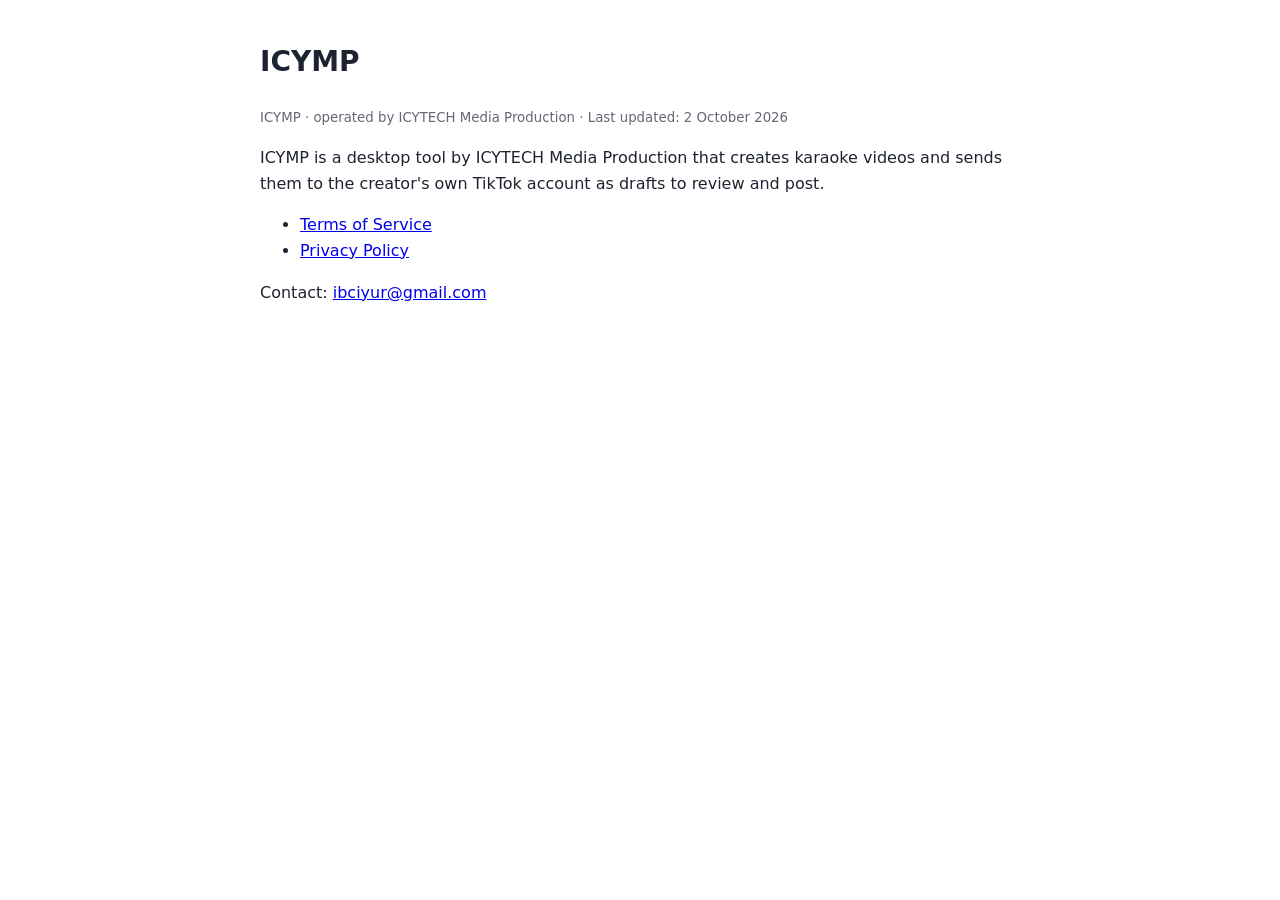
==== index.html @ 9d4f6b1e "Add files via upload" ====
<!doctype html><html lang="en"><head><meta charset="utf-8"><meta name="viewport" content="width=device-width,initial-scale=1"><title>ICYMP</title><style>body{font-family:system-ui,-apple-system,Segoe UI,Roboto,sans-serif;max-width:760px;margin:40px auto;padding:0 16px;line-height:1.6;color:#1d2330;background:#fff}h1{font-size:28px}h2{font-size:19px;margin-top:28px}small{color:#667}</style></head><body>
<h1>ICYMP</h1><p><small>ICYMP · operated by ICYTECH Media Production · Last updated: 2 October 2026</small></p>
<p>ICYMP is a desktop tool by ICYTECH Media Production that creates karaoke videos and sends them to the creator's own TikTok account as drafts to review and post.</p>
<ul><li><a href="terms.html">Terms of Service</a></li><li><a href="privacy.html">Privacy Policy</a></li></ul>
<p>Contact: <a href="mailto:ibciyur@gmail.com">ibciyur@gmail.com</a></p>
</body></html>
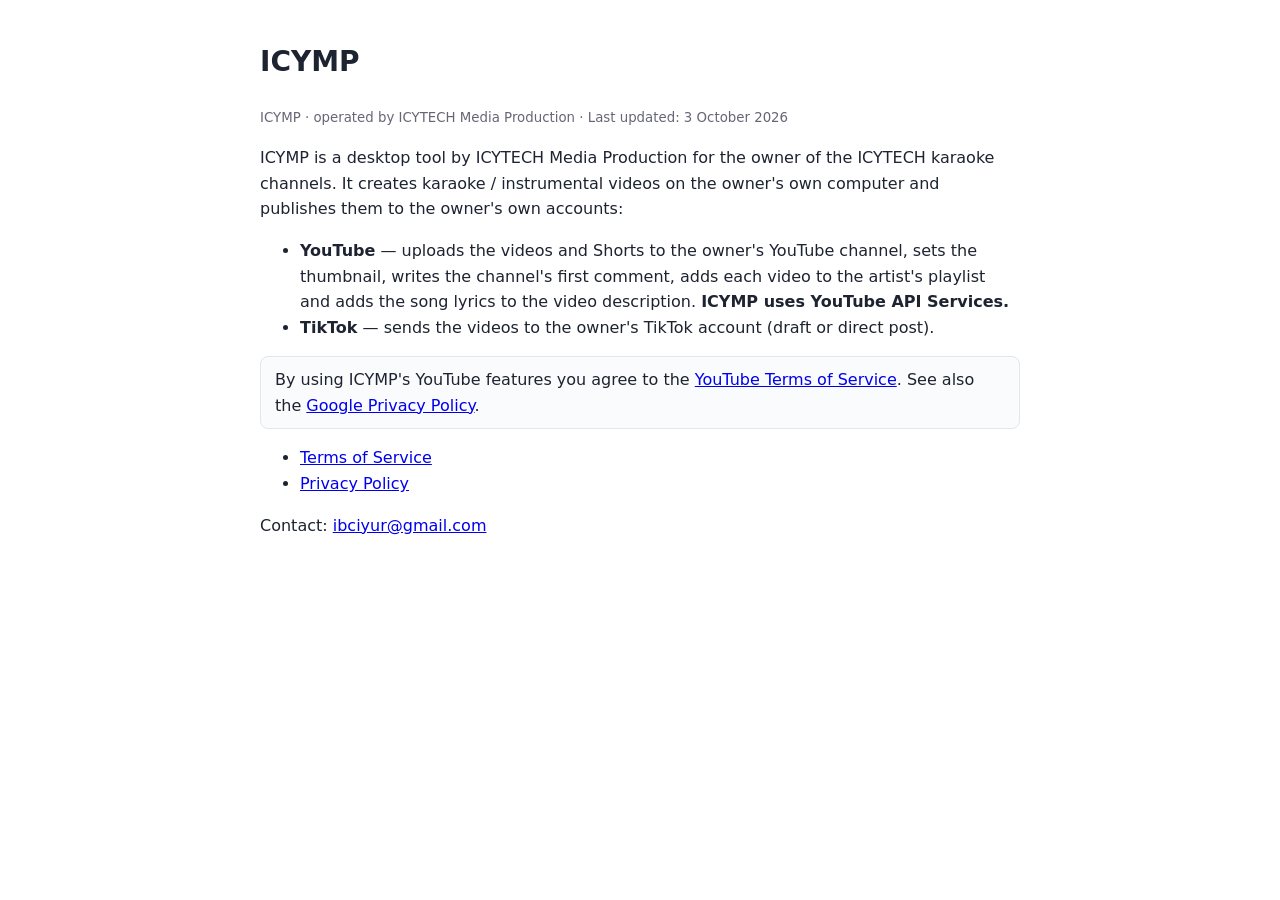
==== commit 9eb14de5: "Add YouTube API Services sections to privacy, terms and home page" ====
--- a/index.html
+++ b/index.html
@@ -1,6 +1,9 @@
-<!doctype html><html lang="en"><head><meta charset="utf-8"><meta name="viewport" content="width=device-width,initial-scale=1"><title>ICYMP</title><style>body{font-family:system-ui,-apple-system,Segoe UI,Roboto,sans-serif;max-width:760px;margin:40px auto;padding:0 16px;line-height:1.6;color:#1d2330;background:#fff}h1{font-size:28px}h2{font-size:19px;margin-top:28px}small{color:#667}</style></head><body>
-<h1>ICYMP</h1><p><small>ICYMP · operated by ICYTECH Media Production · Last updated: 2 October 2026</small></p>
-<p>ICYMP is a desktop tool by ICYTECH Media Production that creates karaoke videos and sends them to the creator's own TikTok account as drafts to review and post.</p>
+<!doctype html><html lang="en"><head><meta charset="utf-8"><meta name="viewport" content="width=device-width,initial-scale=1"><title>ICYMP</title><style>body{font-family:system-ui,-apple-system,Segoe UI,Roboto,sans-serif;max-width:760px;margin:40px auto;padding:0 16px;line-height:1.6;color:#1d2330;background:#fff}h1{font-size:28px}h2{font-size:19px;margin-top:28px}small{color:#667}.yt{border:1px solid #e3e6ee;border-radius:8px;padding:10px 14px;background:#fafbfd}</style></head><body>
+<h1>ICYMP</h1><p><small>ICYMP · operated by ICYTECH Media Production · Last updated: 3 October 2026</small></p>
+<p>ICYMP is a desktop tool by ICYTECH Media Production for the owner of the ICYTECH karaoke channels. It creates karaoke / instrumental videos on the owner's own computer and publishes them to the owner's own accounts:</p>
+<ul><li><b>YouTube</b> — uploads the videos and Shorts to the owner's YouTube channel, sets the thumbnail, writes the channel's first comment, adds each video to the artist's playlist and adds the song lyrics to the video description. <b>ICYMP uses YouTube API Services.</b></li>
+<li><b>TikTok</b> — sends the videos to the owner's TikTok account (draft or direct post).</li></ul>
+<p class="yt">By using ICYMP's YouTube features you agree to the <a href="https://www.youtube.com/t/terms">YouTube Terms of Service</a>. See also the <a href="https://policies.google.com/privacy">Google Privacy Policy</a>.</p>
 <ul><li><a href="terms.html">Terms of Service</a></li><li><a href="privacy.html">Privacy Policy</a></li></ul>
 <p>Contact: <a href="mailto:ibciyur@gmail.com">ibciyur@gmail.com</a></p>
-</body></html>+</body></html>
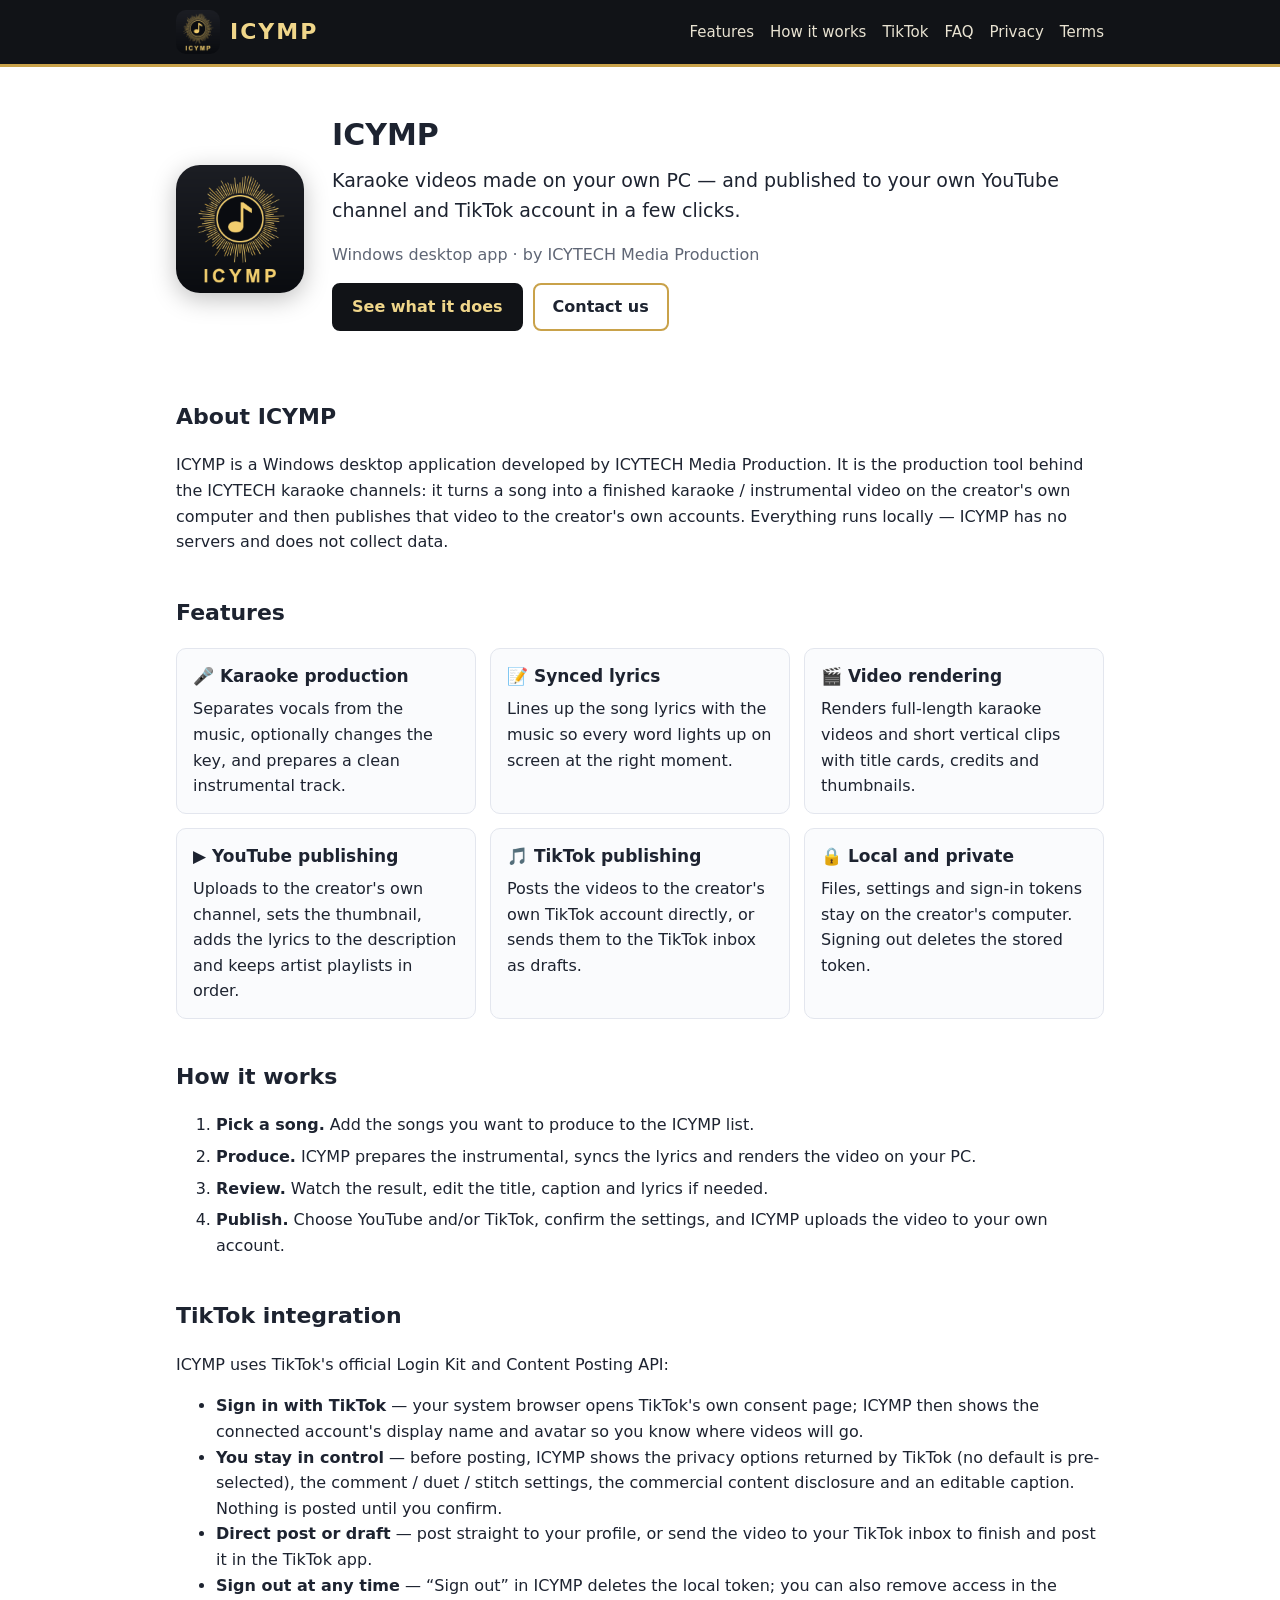
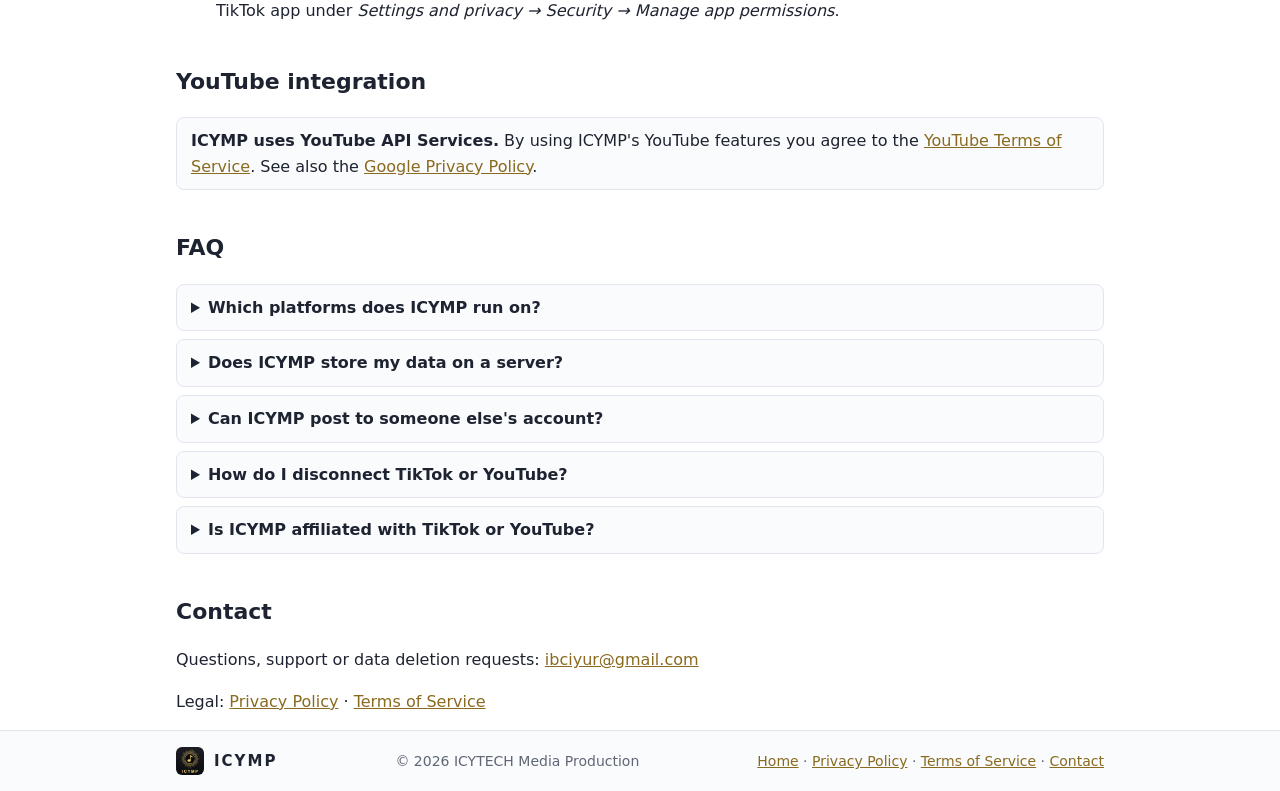
==== commit e4e282f4: "Full homepage, app icon in header and favicon on all pages (TikTok review)" ====
--- a/index.html
+++ b/index.html
@@ -1,9 +1,99 @@
-<!doctype html><html lang="en"><head><meta charset="utf-8"><meta name="viewport" content="width=device-width,initial-scale=1"><title>ICYMP</title><style>body{font-family:system-ui,-apple-system,Segoe UI,Roboto,sans-serif;max-width:760px;margin:40px auto;padding:0 16px;line-height:1.6;color:#1d2330;background:#fff}h1{font-size:28px}h2{font-size:19px;margin-top:28px}small{color:#667}.yt{border:1px solid #e3e6ee;border-radius:8px;padding:10px 14px;background:#fafbfd}</style></head><body>
-<h1>ICYMP</h1><p><small>ICYMP · operated by ICYTECH Media Production · Last updated: 3 October 2026</small></p>
-<p>ICYMP is a desktop tool by ICYTECH Media Production for the owner of the ICYTECH karaoke channels. It creates karaoke / instrumental videos on the owner's own computer and publishes them to the owner's own accounts:</p>
-<ul><li><b>YouTube</b> — uploads the videos and Shorts to the owner's YouTube channel, sets the thumbnail, writes the channel's first comment, adds each video to the artist's playlist and adds the song lyrics to the video description. <b>ICYMP uses YouTube API Services.</b></li>
-<li><b>TikTok</b> — sends the videos to the owner's TikTok account (draft or direct post).</li></ul>
-<p class="yt">By using ICYMP's YouTube features you agree to the <a href="https://www.youtube.com/t/terms">YouTube Terms of Service</a>. See also the <a href="https://policies.google.com/privacy">Google Privacy Policy</a>.</p>
-<ul><li><a href="terms.html">Terms of Service</a></li><li><a href="privacy.html">Privacy Policy</a></li></ul>
-<p>Contact: <a href="mailto:ibciyur@gmail.com">ibciyur@gmail.com</a></p>
-</body></html>
+<!doctype html>
+<html lang="en">
+<head>
+<meta charset="utf-8">
+<meta name="viewport" content="width=device-width,initial-scale=1">
+<title>ICYMP — karaoke video creator for YouTube and TikTok</title>
+<meta name="description" content="ICYMP is a Windows desktop app by ICYTECH Media Production that creates karaoke videos and publishes them to your own YouTube channel and TikTok account.">
+<link rel="icon" type="image/png" sizes="32x32" href="favicon-32.png">
+<link rel="icon" type="image/png" sizes="192x192" href="icon-192.png">
+<link rel="apple-touch-icon" href="icon-192.png">
+<meta property="og:title" content="ICYMP — karaoke video creator for YouTube and TikTok">
+<meta property="og:image" content="https://icytechmp.github.io/icymp/icon-192.png">
+<link rel="stylesheet" href="style.css">
+</head>
+<body>
+<header class="top">
+ <div class="wrap bar">
+  <a class="brand" href="./"><img src="icon-192.png" width="44" height="44" alt="ICYMP app icon"><span>ICYMP</span></a>
+  <nav><a href="#features">Features</a><a href="#how">How it works</a><a href="#tiktok">TikTok</a><a href="#faq">FAQ</a><a href="privacy.html">Privacy</a><a href="terms.html">Terms</a></nav>
+ </div>
+</header>
+<main class="wrap">
+<section class="hero">
+ <img class="hero-icon" src="icon-192.png" width="128" height="128" alt="ICYMP app icon">
+ <div>
+  <h1>ICYMP</h1>
+  <p class="lead">Karaoke videos made on your own PC &mdash; and published to your own YouTube channel and TikTok account in a few clicks.</p>
+  <p class="meta">Windows desktop app &middot; by ICYTECH Media Production</p>
+  <p class="cta"><a class="btn" href="#features">See what it does</a><a class="btn ghost" href="mailto:ibciyur@gmail.com">Contact us</a></p>
+ </div>
+</section>
+
+<section id="about">
+ <h2>About ICYMP</h2>
+ <p>ICYMP is a Windows desktop application developed by ICYTECH Media Production. It is the production tool behind the ICYTECH karaoke channels: it turns a song into a finished karaoke / instrumental video on the creator's own computer and then publishes that video to the creator's own accounts. Everything runs locally &mdash; ICYMP has no servers and does not collect data.</p>
+</section>
+
+<section id="features">
+ <h2>Features</h2>
+ <div class="grid">
+  <div class="card"><h3>&#127908; Karaoke production</h3><p>Separates vocals from the music, optionally changes the key, and prepares a clean instrumental track.</p></div>
+  <div class="card"><h3>&#128221; Synced lyrics</h3><p>Lines up the song lyrics with the music so every word lights up on screen at the right moment.</p></div>
+  <div class="card"><h3>&#127916; Video rendering</h3><p>Renders full-length karaoke videos and short vertical clips with title cards, credits and thumbnails.</p></div>
+  <div class="card"><h3>&#9654;&#65039; YouTube publishing</h3><p>Uploads to the creator's own channel, sets the thumbnail, adds the lyrics to the description and keeps artist playlists in order.</p></div>
+  <div class="card"><h3>&#127925; TikTok publishing</h3><p>Posts the videos to the creator's own TikTok account directly, or sends them to the TikTok inbox as drafts.</p></div>
+  <div class="card"><h3>&#128274; Local and private</h3><p>Files, settings and sign-in tokens stay on the creator's computer. Signing out deletes the stored token.</p></div>
+ </div>
+</section>
+
+<section id="how">
+ <h2>How it works</h2>
+ <ol class="steps">
+  <li><b>Pick a song.</b> Add the songs you want to produce to the ICYMP list.</li>
+  <li><b>Produce.</b> ICYMP prepares the instrumental, syncs the lyrics and renders the video on your PC.</li>
+  <li><b>Review.</b> Watch the result, edit the title, caption and lyrics if needed.</li>
+  <li><b>Publish.</b> Choose YouTube and/or TikTok, confirm the settings, and ICYMP uploads the video to your own account.</li>
+ </ol>
+</section>
+
+<section id="tiktok">
+ <h2>TikTok integration</h2>
+ <p>ICYMP uses TikTok's official Login Kit and Content Posting API:</p>
+ <ul>
+  <li><b>Sign in with TikTok</b> &mdash; your system browser opens TikTok's own consent page; ICYMP then shows the connected account's display name and avatar so you know where videos will go.</li>
+  <li><b>You stay in control</b> &mdash; before posting, ICYMP shows the privacy options returned by TikTok (no default is pre-selected), the comment / duet / stitch settings, the commercial content disclosure and an editable caption. Nothing is posted until you confirm.</li>
+  <li><b>Direct post or draft</b> &mdash; post straight to your profile, or send the video to your TikTok inbox to finish and post it in the TikTok app.</li>
+  <li><b>Sign out at any time</b> &mdash; &ldquo;Sign out&rdquo; in ICYMP deletes the local token; you can also remove access in the TikTok app under <i>Settings and privacy &rarr; Security &rarr; Manage app permissions</i>.</li>
+ </ul>
+</section>
+
+<section id="youtube">
+ <h2>YouTube integration</h2>
+ <p class="yt"><b>ICYMP uses YouTube API Services.</b> By using ICYMP's YouTube features you agree to the <a href="https://www.youtube.com/t/terms">YouTube Terms of Service</a>. See also the <a href="https://policies.google.com/privacy">Google Privacy Policy</a>.</p>
+</section>
+
+<section id="faq">
+ <h2>FAQ</h2>
+ <details><summary>Which platforms does ICYMP run on?</summary><p>ICYMP is a desktop application for Windows 10 and Windows 11.</p></details>
+ <details><summary>Does ICYMP store my data on a server?</summary><p>No. ICYMP has no servers. Your videos, settings and sign-in tokens stay on your own computer. See the <a href="privacy.html">Privacy Policy</a>.</p></details>
+ <details><summary>Can ICYMP post to someone else's account?</summary><p>No. You can only connect accounts and channels that you own or are authorized to manage, and every upload is started by you.</p></details>
+ <details><summary>How do I disconnect TikTok or YouTube?</summary><p>Click &ldquo;Sign out&rdquo; in ICYMP, or revoke access from your TikTok or Google account settings. Details are in the <a href="privacy.html">Privacy Policy</a>.</p></details>
+ <details><summary>Is ICYMP affiliated with TikTok or YouTube?</summary><p>No. ICYMP uses their official APIs but is not affiliated with, endorsed or sponsored by TikTok, YouTube or Google.</p></details>
+</section>
+
+<section id="contact">
+ <h2>Contact</h2>
+ <p>Questions, support or data deletion requests: <a href="mailto:ibciyur@gmail.com">ibciyur@gmail.com</a></p>
+ <p>Legal: <a href="privacy.html">Privacy Policy</a> &middot; <a href="terms.html">Terms of Service</a></p>
+</section>
+</main>
+<footer>
+ <div class="wrap foot">
+  <a class="brand small" href="./"><img src="icon-192.png" width="28" height="28" alt="ICYMP app icon"><span>ICYMP</span></a>
+  <span>&copy; 2026 ICYTECH Media Production</span>
+  <span><a href="./">Home</a> &middot; <a href="privacy.html">Privacy Policy</a> &middot; <a href="terms.html">Terms of Service</a> &middot; <a href="mailto:ibciyur@gmail.com">Contact</a></span>
+ </div>
+</footer>
+</body>
+</html>
--- a/style.css
+++ b/style.css
@@ -0,0 +1,40 @@
+:root{--bg:#fff;--fg:#1d2330;--muted:#5f6675;--line:#e3e6ee;--soft:#fafbfd;--gold:#c9a24a;--dark:#111317}
+*{box-sizing:border-box}
+html{scroll-behavior:smooth}
+body{margin:0;font-family:system-ui,-apple-system,"Segoe UI",Roboto,sans-serif;line-height:1.6;color:var(--fg);background:var(--bg)}
+a{color:#8a6a1f}
+.wrap{max-width:960px;margin:0 auto;padding:0 16px}
+.top{background:var(--dark);border-bottom:3px solid var(--gold);position:sticky;top:0;z-index:5}
+.bar{display:flex;align-items:center;justify-content:space-between;gap:12px;flex-wrap:wrap;padding-top:10px;padding-bottom:10px}
+.brand{display:flex;align-items:center;gap:10px;text-decoration:none;color:#f0d68a;font-weight:700;font-size:22px;letter-spacing:2px}
+.brand img{border-radius:10px;display:block}
+.brand.small{font-size:15px;color:var(--fg)}
+.brand.small img{border-radius:6px}
+nav{display:flex;flex-wrap:wrap;gap:4px 16px}
+nav a{color:#e9e3d2;text-decoration:none;font-size:15px}
+nav a:hover{color:#f0d68a}
+main{padding-bottom:40px}
+h1{font-size:30px;margin:0 0 6px}
+h2{font-size:22px;margin-top:40px}
+h3{font-size:17px;margin:0 0 6px}
+small,.meta{color:var(--muted)}
+.hero{display:flex;gap:28px;align-items:center;padding:44px 0 12px;flex-wrap:wrap}
+.hero-icon{border-radius:24px;box-shadow:0 6px 24px rgba(0,0,0,.25)}
+.hero div{flex:1;min-width:240px}
+.lead{font-size:19px;margin:0 0 6px}
+.cta{display:flex;gap:10px;flex-wrap:wrap;margin-top:14px}
+.btn{display:inline-block;padding:9px 18px;border-radius:8px;background:var(--dark);color:#f0d68a;text-decoration:none;font-weight:600;border:2px solid var(--dark)}
+.btn.ghost{background:transparent;color:var(--fg);border-color:var(--gold)}
+.grid{display:grid;grid-template-columns:repeat(auto-fit,minmax(260px,1fr));gap:14px}
+.card{border:1px solid var(--line);border-radius:10px;padding:14px 16px;background:var(--soft)}
+.card p{margin:0}
+.steps li{margin-bottom:6px}
+.yt{border:1px solid var(--line);border-radius:8px;padding:10px 14px;background:var(--soft)}
+details{border:1px solid var(--line);border-radius:8px;padding:10px 14px;margin-bottom:8px;background:var(--soft)}
+summary{cursor:pointer;font-weight:600}
+.doc{max-width:760px;margin:0 auto;padding-top:28px}
+.doc-head{display:flex;align-items:center;gap:16px;margin-bottom:6px}
+.doc-head img{border-radius:14px}
+.doc-head h1{margin:0}
+footer{border-top:1px solid var(--line);background:var(--soft);font-size:14px;color:var(--muted)}
+.foot{display:flex;flex-wrap:wrap;gap:8px 20px;align-items:center;justify-content:space-between;padding-top:16px;padding-bottom:16px}
